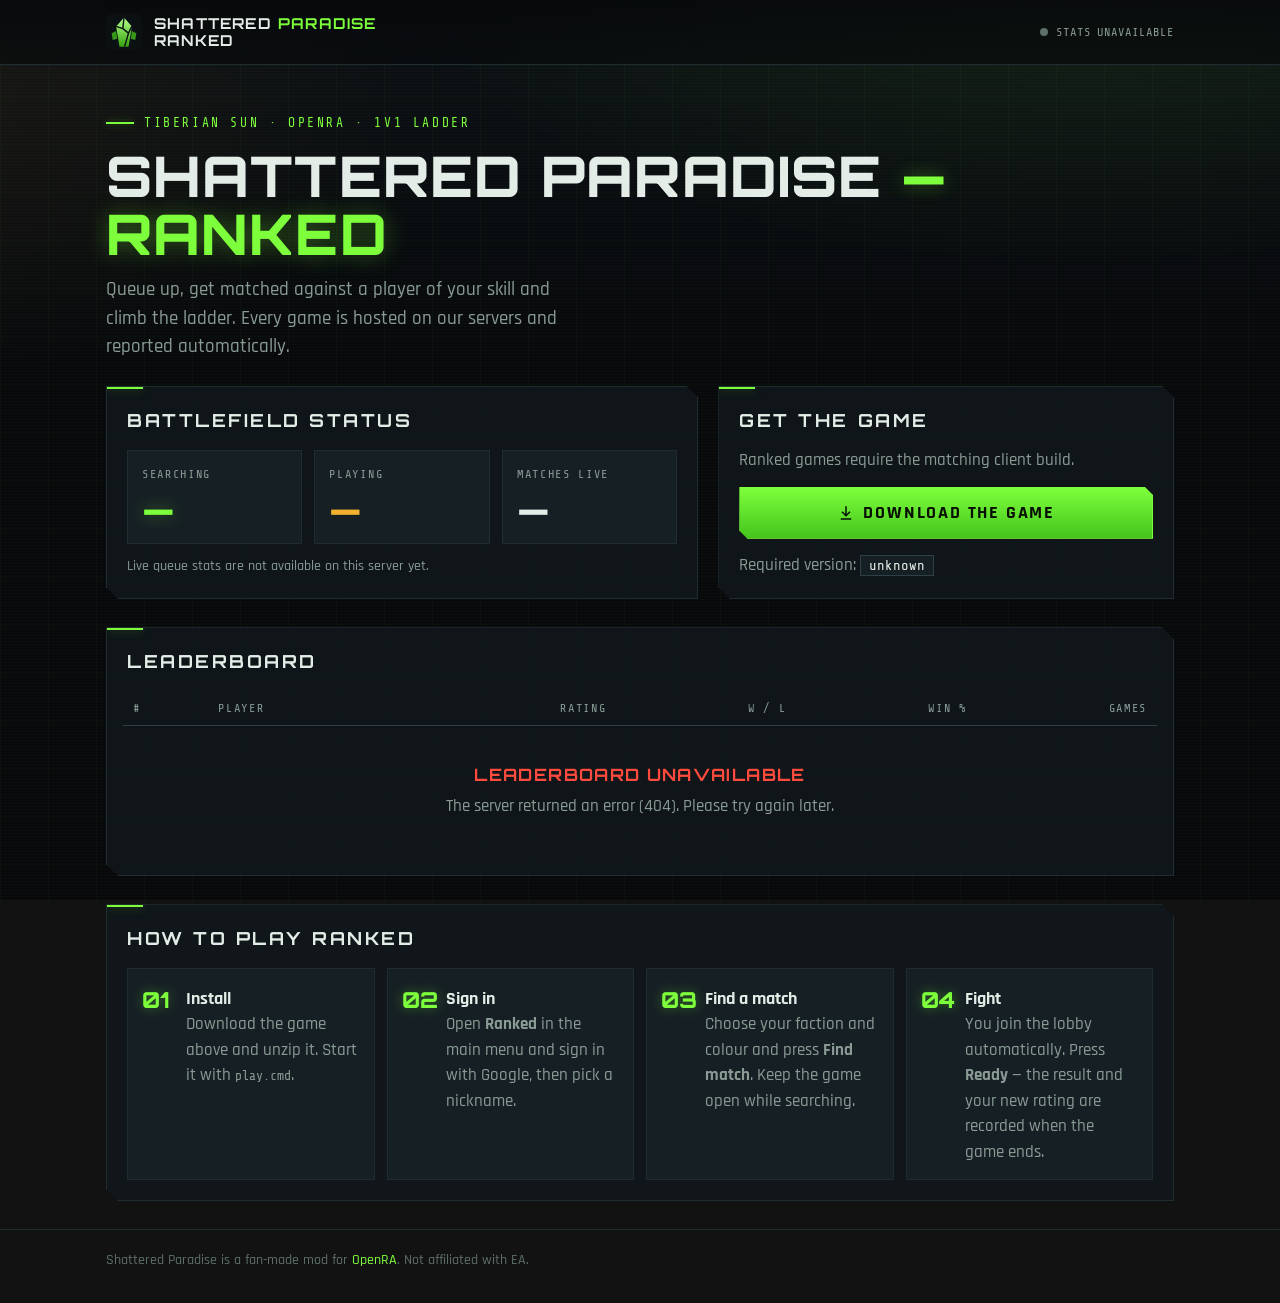
==== ranked/backend/wwwroot/index.html @ ecadcd34 "Ranked: public leaderboard page, admin web page, Discord webhook + Discord sign-in - wwwroot/index.h" ====
<!doctype html>
<html lang="en">
<head>
	<meta charset="utf-8">
	<meta name="viewport" content="width=device-width, initial-scale=1">
	<title>Shattered Paradise — Ranked</title>
	<meta name="description" content="Ranked 1v1 ladder for Shattered Paradise, the Tiberian Sun mod for OpenRA. Live queue, leaderboard and download.">
	<meta name="theme-color" content="#07090b">
	<meta property="og:title" content="Shattered Paradise — Ranked">
	<meta property="og:description" content="Live ranked ladder, queue status and download for Shattered Paradise.">
	<link rel="icon" href="img/logo.svg" type="image/svg+xml">
	<link rel="preconnect" href="https://fonts.googleapis.com">
	<link rel="preconnect" href="https://fonts.gstatic.com" crossorigin>
	<link rel="stylesheet" href="https://fonts.googleapis.com/css2?family=Orbitron:wght@600;700;800&family=Rajdhani:wght@500;600;700&family=Share+Tech+Mono&display=swap">
	<link rel="stylesheet" href="css/site.css">
</head>
<body>
	<header class="site-header">
		<div class="wrap">
			<a class="brand" href="./">
				<img src="img/logo.svg" width="36" height="36" alt="">
				<span class="brand-name">Shattered <span>Paradise</span><br>Ranked</span>
			</a>
			<span class="header-spacer"></span>
			<span id="live" class="live"><span class="dot"></span><span id="live-text">Connecting…</span></span>
		</div>
	</header>

	<main class="wrap">
		<div class="hero">
			<div class="eyebrow">Tiberian Sun · OpenRA · 1v1 ladder</div>
			<h1>Shattered Paradise <span class="dash">—</span> <span class="sub">Ranked</span></h1>
			<p class="lede">Queue up, get matched against a player of your skill and climb the ladder. Every game is hosted on our servers and reported automatically.</p>

			<div class="hero-grid">
				<div class="panel">
					<div class="panel-head">
						<h2>Battlefield status</h2>
						<span class="grow"></span>
						<span class="meta" id="stats-updated"></span>
					</div>
					<div class="stats" aria-live="polite">
						<div class="stat searching">
							<div class="stat-label">Searching</div>
							<div class="stat-value" id="stat-searching">—</div>
						</div>
						<div class="stat playing">
							<div class="stat-label">Playing</div>
							<div class="stat-value" id="stat-playing">—</div>
						</div>
						<div class="stat">
							<div class="stat-label">Matches live</div>
							<div class="stat-value" id="stat-matches">—</div>
						</div>
					</div>
					<p class="meta hidden" id="stats-error" style="margin:12px 0 0">Live stats are unavailable right now.</p>
				</div>

				<div class="panel download">
					<h2>Get the game</h2>
					<p>Ranked games require the matching client build.</p>
					<a class="btn primary big" id="download" href="https://github.com/almshadi/Shattered-Paradise-sdk/releases/latest" target="_blank" rel="noopener">
						<svg width="18" height="18" viewBox="0 0 24 24" aria-hidden="true"><path fill="currentColor" d="M11 3h2v10.17l3.59-3.58L18 11l-6 6-6-6 1.41-1.41L11 13.17zM5 19h14v2H5z"/></svg>
						Download the game
					</a>
					<p>Required version: <span class="version" id="required-version">loading…</span></p>
				</div>
			</div>
		</div>

		<section class="panel" id="leaderboard">
			<div class="panel-head">
				<h2>Leaderboard</h2>
				<span class="meta" id="lb-total"></span>
				<span class="grow"></span>
				<label class="hidden" id="season-wrap">
					<span class="meta" style="margin-right:6px">Season</span>
					<select id="season" aria-label="Season"></select>
				</label>
			</div>
			<div class="table-wrap">
				<table class="lb">
					<thead>
						<tr>
							<th>#</th>
							<th>Player</th>
							<th class="num">Rating</th>
							<th class="num">W / L</th>
							<th class="num">Win %</th>
							<th class="num hide-sm">Games</th>
						</tr>
					</thead>
					<tbody id="lb-body">
						<tr class="skeleton-row"><td></td><td></td><td></td><td></td><td></td><td class="hide-sm"></td></tr>
						<tr class="skeleton-row"><td></td><td></td><td></td><td></td><td></td><td class="hide-sm"></td></tr>
						<tr class="skeleton-row"><td></td><td></td><td></td><td></td><td></td><td class="hide-sm"></td></tr>
					</tbody>
				</table>
			</div>
			<div id="lb-state"></div>
		</section>

		<section class="panel">
			<div class="panel-head"><h2>How to play ranked</h2></div>
			<ol class="steps">
				<li><strong>Install</strong>Download the game above and unzip it. Start it with <span class="mono">play.cmd</span>.</li>
				<li><strong>Sign in</strong>Open <b>Ranked</b> in the main menu and sign in with Google<span class="discord-only hidden"> or Discord</span>, then pick a nickname.</li>
				<li><strong>Find a match</strong>Choose your faction and colour and press <b>Find match</b>. Keep the game open while searching.</li>
				<li><strong>Fight</strong>You join the lobby automatically. Press <b>Ready</b> — the result and your new rating are recorded when the game ends.</li>
			</ol>
		</section>
	</main>

	<footer class="site-footer">
		<div class="wrap">
			<span>Shattered Paradise is a fan-made mod for <a href="https://www.openra.net" target="_blank" rel="noopener">OpenRA</a>. Not affiliated with EA.</span>
			<span id="footer-version"></span>
		</div>
	</footer>

	<script src="js/common.js"></script>
	<script src="js/index.js"></script>
</body>
</html>
---- ranked/backend/wwwroot/css/site.css ----
/* Shattered Paradise — Ranked. Shared styles for the public page and the admin page. */
:root {
	color-scheme: dark;
	--bg: #07090b;
	--bg-2: #0c1114;
	--panel: rgba(17, 24, 27, 0.86);
	--panel-solid: #11181b;
	--panel-2: #162024;
	--line: #1f2d31;
	--line-2: #2c4045;
	--text: #e3ece6;
	--muted: #8a9b95;
	--dim: #5d6f69;
	--accent: #7dff3c;          /* tiberium green */
	--accent-2: #45c41c;
	--accent-glow: rgba(125, 255, 60, 0.35);
	--gold: #f2b230;            /* GDI gold */
	--red: #ff4b3e;             /* Nod red */
	--blue: #49b6ff;
	--silver: #c9d3d6;
	--bronze: #d38a4f;
	--radius: 4px;
	--cut: 12px;
	--font-display: "Orbitron", "Rajdhani", system-ui, sans-serif;
	--font-ui: "Rajdhani", "Segoe UI", system-ui, sans-serif;
	--font-mono: "Share Tech Mono", ui-monospace, "Cascadia Mono", Consolas, monospace;
}

* { box-sizing: border-box; }

html { -webkit-text-size-adjust: 100%; }

body {
	margin: 0;
	min-height: 100vh;
	background:
		radial-gradient(1200px 600px at 85% -10%, rgba(125, 255, 60, 0.09), transparent 60%),
		radial-gradient(900px 500px at -10% 10%, rgba(242, 178, 48, 0.06), transparent 60%),
		linear-gradient(180deg, var(--bg-2), var(--bg) 40%);
	background-attachment: fixed;
	color: var(--text);
	font-family: var(--font-ui);
	font-size: 17px;
	line-height: 1.5;
	font-weight: 500;
}

/* faint scanlines + grid, pure CSS */
body::before {
	content: "";
	position: fixed;
	inset: 0;
	pointer-events: none;
	background:
		repeating-linear-gradient(0deg, rgba(255, 255, 255, 0.018) 0 1px, transparent 1px 3px),
		linear-gradient(rgba(125, 255, 60, 0.03) 1px, transparent 1px) 0 0 / 48px 48px,
		linear-gradient(90deg, rgba(125, 255, 60, 0.03) 1px, transparent 1px) 0 0 / 48px 48px;
	z-index: 0;
}

a { color: var(--accent); text-decoration: none; }
a:hover { text-decoration: underline; }

.wrap {
	position: relative;
	z-index: 1;
	width: 100%;
	max-width: 1100px;
	margin: 0 auto;
	padding: 0 16px;
}

/* ---------- header ---------- */
.site-header {
	position: relative;
	z-index: 2;
	border-bottom: 1px solid var(--line);
	background: linear-gradient(180deg, rgba(7, 9, 11, 0.9), rgba(7, 9, 11, 0.6));
	backdrop-filter: blur(6px);
}
.site-header .wrap {
	display: flex;
	align-items: center;
	gap: 14px;
	min-height: 64px;
	flex-wrap: wrap;
}
.brand { display: flex; align-items: center; gap: 12px; color: var(--text); min-width: 0; }
.brand:hover { text-decoration: none; }
.brand svg { flex: none; filter: drop-shadow(0 0 8px var(--accent-glow)); }
.brand-name {
	font-family: var(--font-display);
	font-weight: 700;
	letter-spacing: 0.08em;
	text-transform: uppercase;
	font-size: 15px;
	line-height: 1.15;
}
.brand-name span { color: var(--accent); }
.header-spacer { flex: 1; }

/* ---------- hero ---------- */
.hero { padding: 48px 0 28px; }
.eyebrow {
	font-family: var(--font-mono);
	color: var(--accent);
	letter-spacing: 0.2em;
	text-transform: uppercase;
	font-size: 13px;
	display: flex;
	align-items: center;
	gap: 10px;
}
.eyebrow::before { content: ""; width: 28px; height: 2px; background: var(--accent); box-shadow: 0 0 8px var(--accent-glow); }
h1 {
	font-family: var(--font-display);
	font-weight: 800;
	font-size: clamp(30px, 6vw, 56px);
	line-height: 1.05;
	letter-spacing: 0.02em;
	margin: 14px 0 12px;
	text-transform: uppercase;
	text-wrap: balance;
}
h1 .dash { color: var(--accent); text-shadow: 0 0 18px var(--accent-glow); }
h1 .sub { display: block; color: var(--accent); text-shadow: 0 0 22px var(--accent-glow); }
.lede { color: var(--muted); max-width: 46ch; font-size: 19px; margin: 0 0 24px; }

h2 {
	font-family: var(--font-display);
	font-size: 18px;
	letter-spacing: 0.14em;
	text-transform: uppercase;
	margin: 0;
	font-weight: 700;
}

/* ---------- panels ---------- */
.panel {
	position: relative;
	background: var(--panel);
	border: 1px solid var(--line);
	clip-path: polygon(0 0, calc(100% - var(--cut)) 0, 100% var(--cut), 100% 100%, var(--cut) 100%, 0 calc(100% - var(--cut)));
	padding: 20px;
}
.panel::before {
	/* accent corner tick */
	content: "";
	position: absolute;
	left: 0; top: 0;
	width: 36px; height: 2px;
	background: var(--accent);
	box-shadow: 0 0 10px var(--accent-glow);
}
.panel-head {
	display: flex;
	align-items: center;
	gap: 12px;
	flex-wrap: wrap;
	margin-bottom: 16px;
}
.panel-head .grow { flex: 1; }

section { margin: 0 0 28px; }

/* ---------- stats ---------- */
.hero-grid {
	display: grid;
	grid-template-columns: 1.3fr 1fr;
	gap: 20px;
	align-items: stretch;
}
.stats {
	display: grid;
	grid-template-columns: repeat(3, 1fr);
	gap: 12px;
}
.stat {
	background: var(--panel-2);
	border: 1px solid var(--line);
	padding: 14px 14px 12px;
	position: relative;
	min-width: 0;
}
.stat-label {
	font-family: var(--font-mono);
	color: var(--muted);
	font-size: 12px;
	letter-spacing: 0.14em;
	text-transform: uppercase;
	white-space: nowrap;
	overflow: hidden;
	text-overflow: ellipsis;
}
.stat-value {
	font-family: var(--font-display);
	font-size: clamp(28px, 5vw, 40px);
	font-weight: 700;
	line-height: 1.1;
	margin-top: 4px;
	font-variant-numeric: tabular-nums;
}
.stat.searching .stat-value { color: var(--accent); text-shadow: 0 0 16px var(--accent-glow); }
.stat.playing .stat-value { color: var(--gold); }
.live {
	display: inline-flex;
	align-items: center;
	gap: 8px;
	font-family: var(--font-mono);
	font-size: 12px;
	color: var(--muted);
	letter-spacing: 0.08em;
	text-transform: uppercase;
}
.live .dot { width: 8px; height: 8px; border-radius: 50%; background: var(--dim); }
.live.on .dot { background: var(--accent); box-shadow: 0 0 0 0 var(--accent-glow); animation: pulse 2s infinite; }
.live.err .dot { background: var(--red); }
@keyframes pulse {
	0% { box-shadow: 0 0 0 0 rgba(125, 255, 60, 0.55); }
	70% { box-shadow: 0 0 0 9px rgba(125, 255, 60, 0); }
	100% { box-shadow: 0 0 0 0 rgba(125, 255, 60, 0); }
}

.download { display: flex; flex-direction: column; gap: 14px; justify-content: center; }
.download p { margin: 0; color: var(--muted); }
.version {
	font-family: var(--font-mono);
	color: var(--text);
	background: var(--panel-2);
	border: 1px solid var(--line-2);
	padding: 2px 8px;
	font-size: 14px;
	word-break: break-all;
}

/* ---------- buttons & inputs ---------- */
.btn {
	--b: var(--line-2);
	display: inline-flex;
	align-items: center;
	justify-content: center;
	gap: 8px;
	font-family: var(--font-ui);
	font-weight: 700;
	font-size: 15px;
	letter-spacing: 0.1em;
	text-transform: uppercase;
	color: var(--text);
	background: var(--panel-2);
	border: 1px solid var(--b);
	padding: 8px 14px;
	cursor: pointer;
	clip-path: polygon(0 0, calc(100% - 8px) 0, 100% 8px, 100% 100%, 8px 100%, 0 calc(100% - 8px));
	transition: background 0.15s, border-color 0.15s, color 0.15s, box-shadow 0.15s;
	white-space: nowrap;
	text-decoration: none;
	line-height: 1.2;
}
.btn:hover { border-color: var(--accent); color: var(--accent); text-decoration: none; }
.btn:focus-visible { outline: 2px solid var(--accent); outline-offset: 2px; }
.btn:disabled { opacity: 0.45; cursor: not-allowed; }
.btn.primary {
	background: linear-gradient(180deg, var(--accent), var(--accent-2));
	border-color: var(--accent);
	color: #071003;
	box-shadow: 0 0 22px var(--accent-glow);
}
.btn.primary:hover { color: #071003; filter: brightness(1.08); }
.btn.big { font-size: 18px; padding: 14px 22px; }
.btn.danger { --b: #5a2420; color: #ffb3ad; }
.btn.danger:hover { border-color: var(--red); color: var(--red); }
.btn.small { font-size: 12px; padding: 5px 9px; letter-spacing: 0.08em; }
.btn.ghost { background: transparent; }

input, select, textarea {
	font: inherit;
	font-size: 16px;
	color: var(--text);
	background: var(--bg-2);
	border: 1px solid var(--line-2);
	border-radius: 0;
	padding: 8px 10px;
	min-width: 0;
}
input:focus, select:focus, textarea:focus { outline: none; border-color: var(--accent); box-shadow: 0 0 0 2px rgba(125, 255, 60, 0.15); }
select { cursor: pointer; }
label.field { display: grid; gap: 4px; font-size: 14px; color: var(--muted); letter-spacing: 0.04em; }

/* ---------- tables ---------- */
.table-wrap { overflow-x: auto; -webkit-overflow-scrolling: touch; margin: 0 -4px; }
table { width: 100%; border-collapse: collapse; font-variant-numeric: tabular-nums; }
th {
	font-family: var(--font-mono);
	font-weight: 400;
	font-size: 12px;
	letter-spacing: 0.14em;
	text-transform: uppercase;
	color: var(--muted);
	text-align: left;
	padding: 8px 10px;
	border-bottom: 1px solid var(--line-2);
	white-space: nowrap;
}
td { padding: 10px; border-bottom: 1px solid var(--line); vertical-align: middle; }
tbody tr { transition: background 0.12s; }
tbody tr:hover { background: rgba(125, 255, 60, 0.04); }
.num { text-align: right; }
.center { text-align: center; }

.lb .rank { width: 64px; font-family: var(--font-display); font-weight: 700; color: var(--muted); }
.lb .player { font-weight: 700; font-size: 18px; }
.lb .rating { font-family: var(--font-display); font-weight: 700; color: var(--text); }
.lb tr.top1 .rank { color: var(--gold); text-shadow: 0 0 10px rgba(242, 178, 48, 0.5); }
.lb tr.top2 .rank { color: var(--silver); }
.lb tr.top3 .rank { color: var(--bronze); }
.lb tr.top1 { background: linear-gradient(90deg, rgba(242, 178, 48, 0.08), transparent 50%); }
.lb tr.you { background: linear-gradient(90deg, rgba(125, 255, 60, 0.12), transparent 60%); }
.wl .w { color: var(--accent); }
.wl .l { color: var(--red); }
.wl .sep { color: var(--dim); margin: 0 3px; }
.pct { display: inline-flex; align-items: center; gap: 8px; justify-content: flex-end; }
.bar { width: 60px; height: 4px; background: var(--line-2); position: relative; overflow: hidden; }
.bar > i { position: absolute; inset: 0 auto 0 0; background: var(--accent); }
.badge {
	display: inline-block;
	font-family: var(--font-mono);
	font-size: 11px;
	letter-spacing: 0.1em;
	text-transform: uppercase;
	padding: 1px 6px;
	border: 1px solid var(--line-2);
	color: var(--muted);
	vertical-align: middle;
	margin-left: 6px;
	white-space: nowrap;
}
.badge.green { color: var(--accent); border-color: rgba(125, 255, 60, 0.4); }
.badge.gold { color: var(--gold); border-color: rgba(242, 178, 48, 0.45); }
.badge.red { color: var(--red); border-color: rgba(255, 75, 62, 0.45); }
.badge.blue { color: var(--blue); border-color: rgba(73, 182, 255, 0.45); }

.state {
	padding: 36px 16px;
	text-align: center;
	color: var(--muted);
}
.state strong { display: block; color: var(--text); font-family: var(--font-display); letter-spacing: 0.08em; text-transform: uppercase; margin-bottom: 6px; }
.state.error strong { color: var(--red); }
.skeleton-row td::after {
	content: "";
	display: block;
	height: 12px;
	background: linear-gradient(90deg, var(--line) 0%, var(--line-2) 50%, var(--line) 100%);
	background-size: 200% 100%;
	animation: shimmer 1.2s infinite linear;
}
@keyframes shimmer { from { background-position: 200% 0; } to { background-position: -200% 0; } }

.meta { color: var(--muted); font-size: 14px; }
.me-row { margin-top: 12px; padding: 10px 12px; border: 1px dashed var(--line-2); color: var(--muted); }

/* ---------- how to ---------- */
.steps { counter-reset: step; list-style: none; padding: 0; margin: 0; display: grid; grid-template-columns: repeat(auto-fit, minmax(220px, 1fr)); gap: 12px; }
.steps li {
	counter-increment: step;
	background: var(--panel-2);
	border: 1px solid var(--line);
	padding: 16px 16px 14px 58px;
	position: relative;
	color: var(--muted);
}
.steps li strong { color: var(--text); display: block; font-size: 18px; }
.steps li::before {
	content: counter(step, decimal-leading-zero);
	position: absolute;
	left: 14px; top: 14px;
	font-family: var(--font-display);
	font-weight: 800;
	font-size: 22px;
	color: var(--accent);
	text-shadow: 0 0 12px var(--accent-glow);
}

footer.site-footer {
	position: relative;
	z-index: 1;
	border-top: 1px solid var(--line);
	color: var(--dim);
	font-size: 14px;
	padding: 20px 0 32px;
	margin-top: 20px;
}
footer.site-footer .wrap { display: flex; gap: 16px; flex-wrap: wrap; justify-content: space-between; }

/* ---------- admin ---------- */
.tabs { display: flex; gap: 4px; border-bottom: 1px solid var(--line-2); margin: 24px 0 18px; overflow-x: auto; }
.tab {
	font-family: var(--font-ui);
	font-weight: 700;
	font-size: 15px;
	letter-spacing: 0.12em;
	text-transform: uppercase;
	color: var(--muted);
	background: none;
	border: none;
	border-bottom: 2px solid transparent;
	padding: 10px 14px;
	cursor: pointer;
	white-space: nowrap;
}
.tab:hover { color: var(--text); }
.tab[aria-selected="true"] { color: var(--accent); border-bottom-color: var(--accent); }
.toolbar { display: flex; gap: 8px; flex-wrap: wrap; align-items: center; margin-bottom: 14px; }
.toolbar input[type="search"] { flex: 1 1 220px; }
.toolbar .grow { flex: 1; }
.actions { display: flex; gap: 6px; flex-wrap: wrap; justify-content: flex-end; }
.admin td { font-size: 15px; }
.admin .sub { color: var(--muted); font-size: 13px; display: block; }
.mono { font-family: var(--font-mono); font-size: 13px; }
.signin { max-width: 460px; margin: 60px auto; text-align: center; }
.signin .btn { width: 100%; margin-top: 10px; }
.signin p { color: var(--muted); }
.who { display: flex; align-items: center; gap: 10px; color: var(--muted); font-size: 15px; }
.who b { color: var(--text); }
.hidden { display: none !important; }
.status-pill { font-family: var(--font-mono); font-size: 12px; letter-spacing: 0.06em; text-transform: uppercase; }
.st-Completed { color: var(--accent); }
.st-InProgress, .st-WaitingForPlayers, .st-Starting { color: var(--gold); }
.st-Void, .st-Cancelled { color: var(--red); }
.res-Win { color: var(--accent); }
.res-Loss { color: var(--red); }

dialog {
	background: var(--panel-solid);
	color: var(--text);
	border: 1px solid var(--line-2);
	padding: 0;
	width: min(440px, calc(100vw - 32px));
	box-shadow: 0 20px 60px rgba(0, 0, 0, 0.6), 0 0 0 1px rgba(125, 255, 60, 0.06);
}
dialog::backdrop { background: rgba(0, 0, 0, 0.65); backdrop-filter: blur(2px); }
dialog form { padding: 20px; display: grid; gap: 14px; }
dialog h3 { margin: 0; font-family: var(--font-display); letter-spacing: 0.08em; text-transform: uppercase; font-size: 17px; }
dialog p { margin: 0; color: var(--muted); }
dialog .row { display: flex; gap: 8px; justify-content: flex-end; flex-wrap: wrap; }
dialog .grid2 { display: grid; grid-template-columns: 1fr 1fr; gap: 10px; }
dialog input, dialog select, dialog textarea { width: 100%; }

.toast-host { position: fixed; right: 16px; bottom: 16px; z-index: 50; display: grid; gap: 8px; max-width: calc(100vw - 32px); }
.toast {
	background: var(--panel-solid);
	border: 1px solid var(--line-2);
	border-left: 3px solid var(--accent);
	padding: 10px 14px;
	min-width: 220px;
	max-width: 380px;
	box-shadow: 0 8px 30px rgba(0, 0, 0, 0.5);
	animation: toast-in 0.18s ease-out;
}
.toast.err { border-left-color: var(--red); }
@keyframes toast-in { from { transform: translateY(8px); opacity: 0; } }

/* ---------- responsive ---------- */
@media (max-width: 860px) {
	.hero-grid { grid-template-columns: 1fr; }
}
@media (max-width: 600px) {
	body { font-size: 16px; }
	.hero { padding: 28px 0 18px; }
	.panel { padding: 16px 14px; }
	.stats { gap: 8px; }
	.stat { padding: 10px 10px 8px; }
	.stat-label { font-size: 10px; letter-spacing: 0.08em; }
	.lb .hide-sm, .admin .hide-sm { display: none; }
	.lb .rank { width: 40px; }
	.lb .player { font-size: 16px; }
	td, th { padding: 8px 6px; }
	.bar { display: none; }
	.brand-name { font-size: 13px; }
	dialog .grid2 { grid-template-columns: 1fr; }
}

@media (prefers-reduced-motion: reduce) {
	*, *::before, *::after { animation: none !important; transition: none !important; }
}
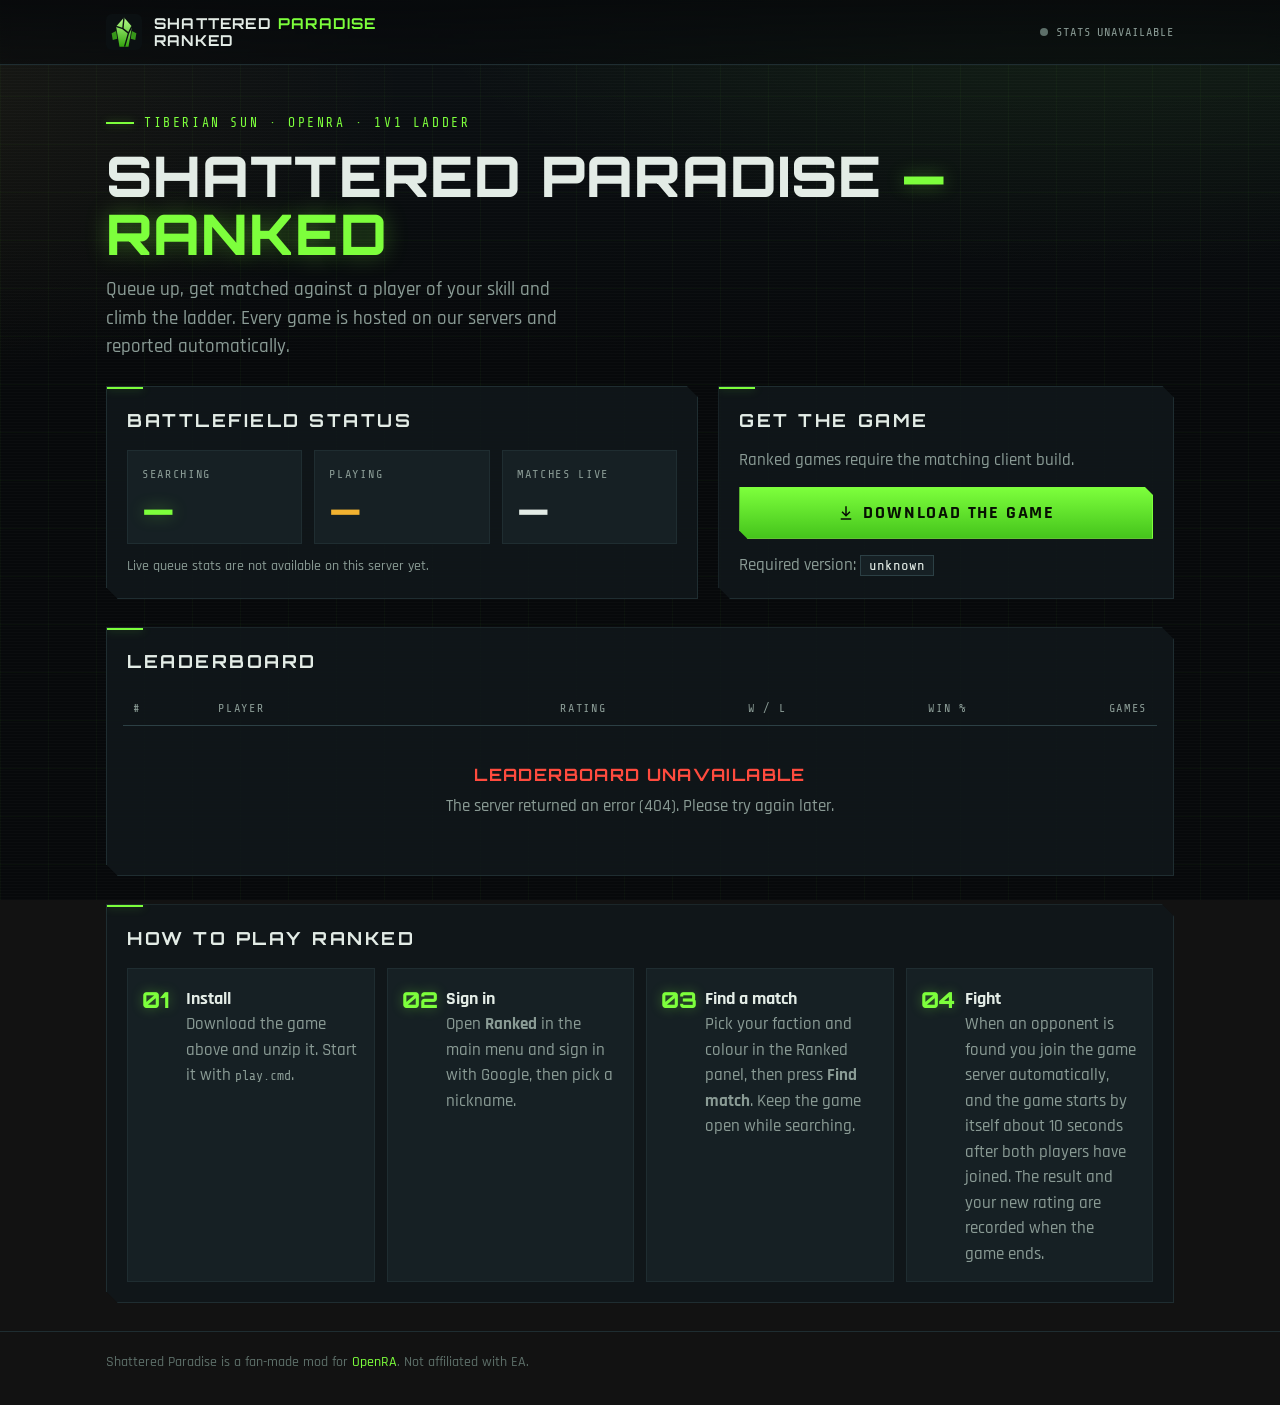
==== commit 520db6fc: "Ranked: integration fixes after merging the backend features, map titles Integration fixes (found te" ====
--- a/ranked/backend/wwwroot/index.html
+++ b/ranked/backend/wwwroot/index.html
@@ -105,8 +105,8 @@
 			<ol class="steps">
 				<li><strong>Install</strong>Download the game above and unzip it. Start it with <span class="mono">play.cmd</span>.</li>
 				<li><strong>Sign in</strong>Open <b>Ranked</b> in the main menu and sign in with Google<span class="discord-only hidden"> or Discord</span>, then pick a nickname.</li>
-				<li><strong>Find a match</strong>Choose your faction and colour and press <b>Find match</b>. Keep the game open while searching.</li>
-				<li><strong>Fight</strong>You join the lobby automatically. Press <b>Ready</b> — the result and your new rating are recorded when the game ends.</li>
+				<li><strong>Find a match</strong>Pick your faction and colour in the Ranked panel, then press <b>Find match</b>. Keep the game open while searching.</li>
+				<li><strong>Fight</strong>When an opponent is found you join the game server automatically, and the game starts by itself about 10 seconds after both players have joined. The result and your new rating are recorded when the game ends.</li>
 			</ol>
 		</section>
 	</main>
